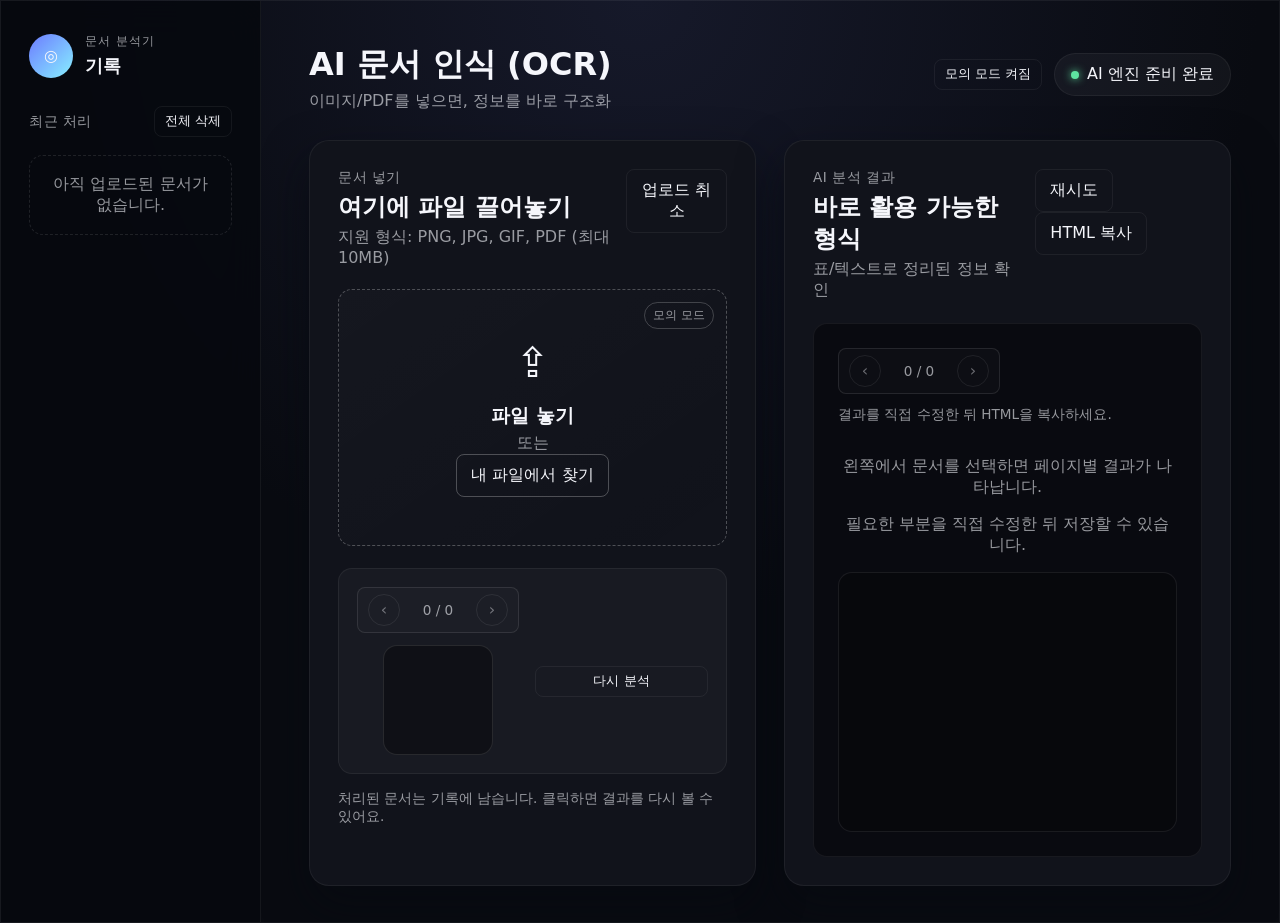
==== index.html @ 731f0132 "feat: Add multi-page support and editable response Introduces multi-page navigation for previews and" ====
<!DOCTYPE html>
<html lang="ko">
<head>
  <meta charset="UTF-8" />
  <meta name="viewport" content="width=device-width, initial-scale=1.0" />
  <title>Document Intelligence Workbench</title>
  <link rel="stylesheet" href="styles.css" />
</head>
<body data-api-endpoint="/api/documents/parse" data-mock-mode="true">
  <div class="app-shell">
    <nav class="side-nav" aria-label="히스토리">
      <div class="brand">
        <div class="brand__mark" aria-hidden="true">◎</div>
        <div>
          <p class="brand__eyebrow">문서 분석기</p>
          <p class="brand__title">기록</p>
        </div>
      </div>
      <div class="history">
        <div class="history__header">
          <p class="eyebrow">최근 처리</p>
          <button type="button" class="ghost-action ghost-action--small" id="clearHistoryButton">전체 삭제</button>
        </div>
        <ul class="history-list" id="historyList" aria-live="polite">
          <li class="history-empty" id="historyEmptyMessage">아직 업로드된 문서가 없습니다.</li>
        </ul>
      </div>
    </nav>

    <main class="workspace">
      <header class="workspace__header">
        <div>
          <h1>AI 문서 인식 (OCR)</h1>
          <p class="muted header-subtitle">이미지/PDF를 넣으면, 정보를 바로 구조화</p>
        </div>
        <div class="workspace__header-right">
          <button type="button" class="ghost-action ghost-action--small" id="mockToggle" aria-pressed="true">
            모의 모드 켜짐
          </button>
          <div class="connection-pill" role="status" aria-live="polite">
            <span class="dot" aria-hidden="true"></span>
            AI 엔진 준비 완료
          </div>
        </div>
      </header>

      <section class="workspace__body">
        <section class="panel panel--ingest" aria-labelledby="ingest-title">
          <div class="panel__header">
            <div>
              <p class="eyebrow">문서 넣기</p>
              <h2 id="ingest-title">여기에 파일 끌어놓기</h2>
              <p class="muted">지원 형식: PNG, JPG, GIF, PDF (최대 10MB)</p>
            </div>
            <button type="button" class="ghost-action" id="clearButton" aria-disabled="true">업로드 취소</button>
          </div>

          <div class="dropzone" id="dropzone" role="button" tabindex="0" aria-label="파일을 드래그 앤 드롭 또는 클릭으로 업로드">
            <input type="file" id="fileInput" accept="image/*,.pdf" hidden />
            <div class="dropzone__icon" aria-hidden="true">⇪</div>
            <p class="dropzone__title">파일 놓기</p>
            <p class="muted">또는</p>
            <button type="button" class="secondary-action" id="browseButton">내 파일에서 찾기</button>
          </div>

          <div class="preview-shell" id="previewShell" hidden>
            <div class="preview-viewer">
              <div class="pager-controls" role="group" aria-label="미리보기 페이지 이동">
                <button type="button" class="pager-button" id="previewPrev" aria-label="이전 페이지">
                  ‹
                </button>
                <span class="pager-label" id="previewPager">1 / 1</span>
                <button type="button" class="pager-button" id="previewNext" aria-label="다음 페이지">
                  ›
                </button>
              </div>
              <div class="preview-frame">
                <img id="previewImage" alt="업로드 미리보기" hidden />
                <div class="preview-pdf" id="previewPdf" aria-hidden="true" hidden>PDF</div>
              </div>
            </div>
            <div class="preview-meta">
              <p class="file-name" id="fileName"></p>
              <p class="file-meta" id="fileMeta"></p>
              <button type="button" class="ghost-action ghost-action--small" id="uploadButton">다시 분석</button>
            </div>
          </div>
          <p class="helper-text">처리된 문서는 기록에 남습니다. 클릭하면 결과를 다시 볼 수 있어요.</p>
        </section>

        <section class="panel panel--response" aria-labelledby="response-title">
          <div class="panel__header">
            <div>
              <p class="eyebrow">AI 분석 결과</p>
              <h2 id="response-title">바로 활용 가능한 형식</h2>
              <p class="muted">표/텍스트로 정리된 정보 확인</p>
            </div>
            <div class="view-controls" role="group" aria-label="표시 설정">
              <button type="button" class="ghost-action" id="refreshButton">재시도</button>
              <button type="button" class="ghost-action" id="copyButton">HTML 복사</button>
            </div>
          </div>

          <div class="response-shell" aria-live="polite">
            <div class="response-tools">
              <div class="pager-controls" role="group" aria-label="결과 페이지 이동">
                <button type="button" class="pager-button" id="responsePrev" aria-label="이전 페이지">
                  ‹
                </button>
                <span class="pager-label" id="responsePager">1 / 1</span>
                <button type="button" class="pager-button" id="responseNext" aria-label="다음 페이지">
                  ›
                </button>
              </div>
              <p class="editor-tip">결과를 직접 수정한 뒤 HTML을 복사하세요.</p>
            </div>
            <div class="inline-spinner" id="spinner" role="status" hidden>
              <span class="spinner__dot"></span>
              <span class="spinner__label">분석 중...</span>
            </div>
            <div class="response-placeholder" id="placeholder">
              <p>왼쪽에서 문서를 선택하면 페이지별 결과가 나타납니다.</p>
              <p class="muted">필요한 부분을 직접 수정한 뒤 저장할 수 있습니다.</p>
            </div>
            <article
              class="response-body"
              id="responseContainer"
              aria-live="off"
              aria-label="파싱된 HTML"
              contenteditable="true"
              spellcheck="false"
            ></article>
          </div>
        </section>
      </section>
    </main>
  </div>

  <template id="errorTemplate">
    <div class="response-error">
      <h3>요청을 처리하지 못했습니다.</h3>
      <p class="muted">네트워크 상태를 확인하거나 잠시 후 다시 시도해주세요.</p>
    </div>
  </template>

  <script src="app.js" defer></script>
</body>
</html>
---- styles.css ----
:root {
  --bg: #0c0d13;
  --panel: #11131b;
  --panel-border: rgba(255, 255, 255, 0.06);
  --panel-hover: #1a1d27;
  --accent: #6c7bff;
  --accent-strong: #9fa9ff;
  --text: #f5f6fb;
  --text-muted: rgba(245, 246, 251, 0.6);
  --nav-width: 260px;
  --radius-lg: 20px;
  --radius-md: 14px;
  --radius-sm: 8px;
  --shadow-soft: 0 20px 45px rgba(7, 10, 16, 0.6);
  --border: 1px solid var(--panel-border);
}

* {
  box-sizing: border-box;
}

body {
  margin: 0;
  min-height: 100vh;
  font-family: "Segoe UI", system-ui, -apple-system, BlinkMacSystemFont, "Apple SD Gothic Neo", "Malgun Gothic", "Noto Sans KR", sans-serif;
  color: var(--text);
  background: radial-gradient(circle at top, #16192a 0%, #090b11 55%);
}

button,
input,
textarea {
  font: inherit;
}

.app-shell {
  display: flex;
  min-height: 100vh;
  border: var(--border);
}

.side-nav {
  width: var(--nav-width);
  padding: 32px 28px;
  display: flex;
  flex-direction: column;
  gap: 28px;
  background: rgba(7, 9, 15, 0.85);
  backdrop-filter: blur(18px);
  border-right: var(--border);
}

.brand {
  display: flex;
  align-items: center;
  gap: 12px;
}

.brand__mark {
  width: 44px;
  height: 44px;
  border-radius: 50%;
  background: linear-gradient(135deg, #6c7bff, #88f0ff);
  display: grid;
  place-items: center;
  font-weight: 600;
}

.brand__eyebrow {
  margin: 0;
  font-size: 0.78rem;
  text-transform: uppercase;
  letter-spacing: 0.08em;
  color: var(--text-muted);
}

.brand__title {
  margin: 4px 0 0;
  font-size: 1.1rem;
  font-weight: 600;
}

.history {
  display: flex;
  flex-direction: column;
  gap: 18px;
  flex: 1;
}

.history__header {
  display: flex;
  justify-content: space-between;
  align-items: center;
}

.history-list {
  margin: 0;
  padding: 0;
  list-style: none;
  display: flex;
  flex-direction: column;
  gap: 12px;
  flex: 1;
  overflow-y: auto;
}

.history-empty {
  padding: 18px;
  border-radius: var(--radius-md);
  border: 1px dashed rgba(255, 255, 255, 0.1);
  color: var(--text-muted);
  text-align: center;
}

.history-item {
  margin: 0;
}

.history-entry {
  width: 100%;
  border: var(--border);
  border-radius: var(--radius-md);
  background: rgba(255, 255, 255, 0.02);
  padding: 12px;
  display: flex;
  gap: 14px;
  align-items: center;
  cursor: pointer;
  color: inherit;
  text-align: left;
  transition: background 0.2s ease, border-color 0.2s ease;
}

.history-entry:hover {
  background: rgba(255, 255, 255, 0.05);
  border-color: rgba(255, 255, 255, 0.2);
}

.history-thumb {
  width: 48px;
  height: 48px;
  border-radius: var(--radius-sm);
  background: rgba(255, 255, 255, 0.06);
  display: grid;
  place-items: center;
  font-size: 0.75rem;
  text-transform: uppercase;
  letter-spacing: 0.05em;
  overflow: hidden;
}

.history-thumb img {
  width: 100%;
  height: 100%;
  object-fit: cover;
}

.history-meta {
  flex: 1;
  display: flex;
  flex-direction: column;
  gap: 4px;
}

.history-list::-webkit-scrollbar {
  width: 6px;
}

.history-list::-webkit-scrollbar-thumb {
  background: rgba(255, 255, 255, 0.1);
  border-radius: 999px;
}

.history-meta .file-name {
  font-size: 0.95rem;
}

.history-meta .file-meta {
  font-size: 0.8rem;
}

.secondary-action,
.ghost-action {
  border-radius: var(--radius-sm);
  border: var(--border);
  background: transparent;
  color: inherit;
  padding: 10px 14px;
  cursor: pointer;
  transition: background 0.2s ease;
}

.secondary-action:hover,
.ghost-action:hover {
  background: rgba(255, 255, 255, 0.05);
}

.secondary-action {
  border-color: rgba(255, 255, 255, 0.25);
}

.ghost-action--small {
  padding: 6px 10px;
  font-size: 0.8rem;
}

.nav-footer {
  margin-top: auto;
  padding-top: 20px;
  border-top: var(--border);
}

.status-label {
  margin: 0 0 6px;
  font-size: 0.72rem;
  text-transform: uppercase;
  letter-spacing: 0.1em;
  color: var(--text-muted);
}

.status-pill {
  display: inline-flex;
  align-items: center;
  gap: 6px;
  padding: 4px 12px;
  border-radius: 999px;
  font-size: 0.85rem;
  background: rgba(255, 255, 255, 0.08);
}

.status-pill::before {
  content: "";
  width: 8px;
  height: 8px;
  border-radius: 50%;
  background: #6cff75;
}

.status-pill.is-online {
  color: #c7ffd1;
}

.workspace {
  flex: 1;
  display: flex;
  flex-direction: column;
  padding: 36px 48px;
}

.workspace__header {
  display: flex;
  justify-content: space-between;
  align-items: center;
  margin-bottom: 28px;
}

.workspace__header-right {
  display: flex;
  align-items: center;
  gap: 12px;
  flex-wrap: wrap;
  justify-content: flex-end;
}

.workspace__header h1 {
  margin: 6px 0 0;
  font-size: 2rem;
}

.eyebrow {
  margin: 0;
  font-size: 0.85rem;
  letter-spacing: 0.04em;
  text-transform: uppercase;
  color: var(--text-muted);
}

.connection-pill {
  padding: 10px 16px;
  border-radius: 999px;
  border: var(--border);
  background: rgba(255, 255, 255, 0.04);
  display: inline-flex;
  gap: 8px;
  align-items: center;
}

.connection-pill .dot {
  width: 8px;
  height: 8px;
  border-radius: 50%;
  background: #5ee2a0;
  box-shadow: 0 0 8px #5ee2a0;
}

.workspace__body {
  display: grid;
  grid-template-columns: minmax(320px, 1fr) minmax(420px, 1fr);
  gap: 28px;
  flex: 1;
}

.panel {
  background: var(--panel);
  border-radius: var(--radius-lg);
  border: var(--border);
  box-shadow: var(--shadow-soft);
  padding: 28px;
  display: flex;
  flex-direction: column;
}

.panel__header {
  display: flex;
  justify-content: space-between;
  gap: 16px;
  align-items: flex-start;
  margin-bottom: 22px;
}

.panel h2 {
  margin: 4px 0;
}

.muted {
  color: var(--text-muted);
  margin: 4px 0 0;
}

.dropzone {
  border: 1.5px dashed rgba(255, 255, 255, 0.25);
  border-radius: var(--radius-md);
  padding: 48px 18px;
  text-align: center;
  background: linear-gradient(145deg, rgba(255, 255, 255, 0.02), rgba(255, 255, 255, 0));
  transition: border-color 0.2s ease, background 0.2s ease;
  position: relative;
}

.dropzone.is-dragover {
  border-color: var(--accent-strong);
  background: rgba(108, 123, 255, 0.1);
}

.dropzone.is-mock::after {
  content: "모의 모드";
  position: absolute;
  top: 12px;
  right: 12px;
  font-size: 0.75rem;
  padding: 4px 8px;
  border-radius: 999px;
  border: 1px solid rgba(255, 255, 255, 0.2);
  color: var(--text-muted);
}

.dropzone__icon {
  font-size: 2.6rem;
  margin-bottom: 16px;
}

.dropzone__title {
  margin: 0;
  font-size: 1.2rem;
  font-weight: 600;
}

.preview-shell {
  margin-top: 22px;
  padding: 18px;
  border-radius: var(--radius-md);
  border: var(--border);
  background: rgba(255, 255, 255, 0.03);
  display: flex;
  gap: 16px;
  align-items: center;
  flex-wrap: wrap;
}

.preview-viewer {
  display: flex;
  flex-direction: column;
  gap: 12px;
  align-items: center;
}

.pager-controls {
  display: inline-flex;
  align-items: center;
  gap: 8px;
  padding: 6px 10px;
  border-radius: var(--radius-sm);
  border: 1px solid rgba(255, 255, 255, 0.1);
  background: rgba(255, 255, 255, 0.02);
}

.pager-button {
  width: 32px;
  height: 32px;
  border-radius: 50%;
  border: 1px solid rgba(255, 255, 255, 0.2);
  background: transparent;
  color: var(--text);
  cursor: pointer;
  font-size: 1rem;
  line-height: 1;
}

.pager-button:disabled {
  opacity: 0.4;
  cursor: not-allowed;
}

.pager-label {
  min-width: 60px;
  text-align: center;
  font-size: 0.85rem;
  color: var(--text-muted);
}

.preview-frame {
  width: 110px;
  height: 110px;
  border-radius: var(--radius-md);
  border: 1px solid rgba(255, 255, 255, 0.1);
  background: rgba(0, 0, 0, 0.35);
  display: grid;
  place-items: center;
  overflow: hidden;
}

.preview-frame img {
  width: 100%;
  height: 100%;
  object-fit: cover;
}

.preview-pdf {
  font-weight: 600;
  color: var(--accent-strong);
}

.preview-meta {
  flex: 1;
  display: flex;
  flex-direction: column;
  gap: 8px;
}

.file-name {
  margin: 0;
  font-weight: 600;
}

.file-meta {
  margin: 4px 0 0;
  color: var(--text-muted);
  font-size: 0.9rem;
}

.helper-text {
  margin: 16px 0 0;
  font-size: 0.85rem;
  color: var(--text-muted);
}

.panel--response {
  min-height: 520px;
}

.response-shell {
  position: relative;
  flex: 1;
  display: flex;
  flex-direction: column;
  gap: 16px;
  border-radius: var(--radius-md);
  border: var(--border);
  padding: 24px;
  background: rgba(5, 6, 10, 0.6);
  overflow: hidden;
}

.response-tools {
  display: flex;
  align-items: center;
  justify-content: space-between;
  flex-wrap: wrap;
  gap: 12px;
}

.editor-tip {
  margin: 0;
  font-size: 0.85rem;
  color: var(--text-muted);
}

.response-placeholder {
  text-align: center;
  color: var(--text-muted);
}

.response-body {
  margin: 0;
  max-height: 100%;
  overflow: auto;
  font-size: 0.95rem;
  line-height: 1.6;
  min-height: 260px;
  border-radius: var(--radius-md);
  border: 1px solid rgba(255, 255, 255, 0.08);
  padding: 20px;
  background: rgba(0, 0, 0, 0.2);
  outline: none;
}

.response-body:focus {
  border-color: rgba(108, 123, 255, 0.8);
  box-shadow: 0 0 0 1px rgba(108, 123, 255, 0.4);
}

.response-body table {
  width: 100%;
  border-collapse: collapse;
  margin-bottom: 18px;
}

.response-body th,
.response-body td {
  border: 1px solid rgba(255, 255, 255, 0.12);
  padding: 10px 12px;
  text-align: left;
}

.response-body th {
  background: rgba(255, 255, 255, 0.05);
}

.response-body tr:nth-child(even) td {
  background: rgba(255, 255, 255, 0.02);
}

.inline-spinner {
  display: inline-flex;
  align-items: center;
  gap: 10px;
  padding: 10px 12px;
  border-radius: var(--radius-sm);
  border: 1px solid rgba(255, 255, 255, 0.08);
  background: rgba(255, 255, 255, 0.03);
  margin-bottom: 16px;
  color: var(--text-muted);
}

.spinner__dot {
  width: 18px;
  height: 18px;
  border-radius: 50%;
  border: 3px solid rgba(255, 255, 255, 0.2);
  border-top-color: var(--accent);
  animation: spin 0.8s linear infinite;
}

.inline-spinner[hidden] {
  display: none !important;
}

.response-error {
  padding: 18px;
  border-radius: var(--radius-md);
  border: 1px solid rgba(255, 98, 98, 0.4);
  background: rgba(255, 98, 98, 0.1);
}

.response-error h3 {
  margin: 0 0 6px;
}

@keyframes spin {
  to {
    transform: rotate(360deg);
  }
}

@media (max-width: 1100px) {
  .workspace__body {
    grid-template-columns: 1fr;
  }

  .workspace {
    padding: 28px;
  }

  .side-nav {
    display: none;
  }
}

@media (max-width: 600px) {
  .panel {
    padding: 20px;
  }

  .dropzone {
    padding: 32px 16px;
  }
}
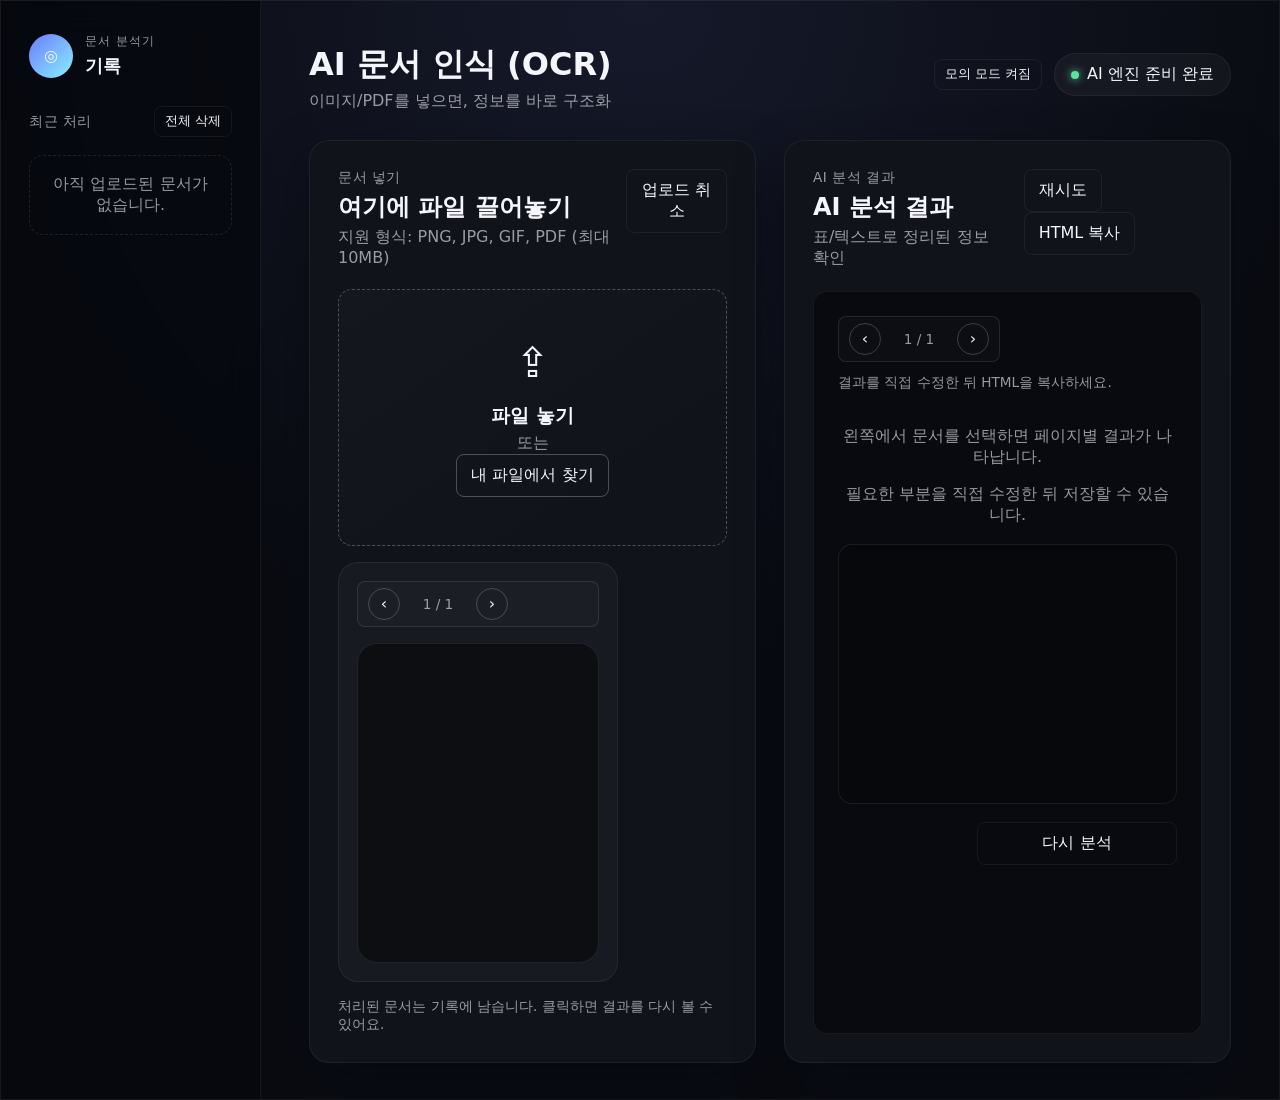
==== commit 569afa0d: "Refactor: Improve UI and state management for file analysis Co-authored-by: cheysh226 <cheysh226@gma" ====
--- a/index.html
+++ b/index.html
@@ -82,7 +82,6 @@
             <div class="preview-meta">
               <p class="file-name" id="fileName"></p>
               <p class="file-meta" id="fileMeta"></p>
-              <button type="button" class="ghost-action ghost-action--small" id="uploadButton">다시 분석</button>
             </div>
           </div>
           <p class="helper-text">처리된 문서는 기록에 남습니다. 클릭하면 결과를 다시 볼 수 있어요.</p>
@@ -92,7 +91,7 @@
           <div class="panel__header">
             <div>
               <p class="eyebrow">AI 분석 결과</p>
-              <h2 id="response-title">바로 활용 가능한 형식</h2>
+              <h2 id="response-title">AI 분석 결과</h2>
               <p class="muted">표/텍스트로 정리된 정보 확인</p>
             </div>
             <div class="view-controls" role="group" aria-label="표시 설정">
@@ -130,6 +129,9 @@
               contenteditable="true"
               spellcheck="false"
             ></article>
+            <div class="response-actions">
+              <button type="button" class="ghost-action ghost-action--block" id="uploadButtonSecondary">다시 분석</button>
+            </div>
           </div>
         </section>
       </section>
--- a/styles.css
+++ b/styles.css
@@ -366,22 +366,25 @@
 }
 
 .preview-shell {
-  margin-top: 22px;
+  margin-top: 16px;
+  padding: 0;
+  border-radius: var(--radius-lg);
+  border: none;
+  background: transparent;
+  display: grid;
+  grid-template-columns: minmax(280px, 1fr) minmax(260px, 1fr);
+  gap: 20px;
+  align-items: stretch;
+}
+
+.preview-viewer {
+  display: flex;
+  flex-direction: column;
+  gap: 16px;
+  background: rgba(255, 255, 255, 0.03);
+  border-radius: var(--radius-lg);
+  border: var(--border);
   padding: 18px;
-  border-radius: var(--radius-md);
-  border: var(--border);
-  background: rgba(255, 255, 255, 0.03);
-  display: flex;
-  gap: 16px;
-  align-items: center;
-  flex-wrap: wrap;
-}
-
-.preview-viewer {
-  display: flex;
-  flex-direction: column;
-  gap: 12px;
-  align-items: center;
 }
 
 .pager-controls {
@@ -419,11 +422,11 @@
 }
 
 .preview-frame {
-  width: 110px;
-  height: 110px;
-  border-radius: var(--radius-md);
-  border: 1px solid rgba(255, 255, 255, 0.1);
-  background: rgba(0, 0, 0, 0.35);
+  width: 100%;
+  min-height: 320px;
+  border-radius: var(--radius-lg);
+  border: 1px solid rgba(255, 255, 255, 0.08);
+  background: rgba(0, 0, 0, 0.45);
   display: grid;
   place-items: center;
   overflow: hidden;
@@ -432,7 +435,7 @@
 .preview-frame img {
   width: 100%;
   height: 100%;
-  object-fit: cover;
+  object-fit: contain;
 }
 
 .preview-pdf {
@@ -441,10 +444,10 @@
 }
 
 .preview-meta {
-  flex: 1;
   display: flex;
   flex-direction: column;
   gap: 8px;
+  justify-content: center;
 }
 
 .file-name {
@@ -471,14 +474,14 @@
 .response-shell {
   position: relative;
   flex: 1;
-  display: flex;
-  flex-direction: column;
-  gap: 16px;
   border-radius: var(--radius-md);
   border: var(--border);
   padding: 24px;
   background: rgba(5, 6, 10, 0.6);
   overflow: hidden;
+  display: flex;
+  flex-direction: column;
+  gap: 18px;
 }
 
 .response-tools {
@@ -514,6 +517,15 @@
   outline: none;
 }
 
+.response-actions {
+  display: flex;
+  justify-content: flex-end;
+}
+
+.ghost-action--block {
+  width: 200px;
+  text-align: center;
+}
 .response-body:focus {
   border-color: rgba(108, 123, 255, 0.8);
   box-shadow: 0 0 0 1px rgba(108, 123, 255, 0.4);
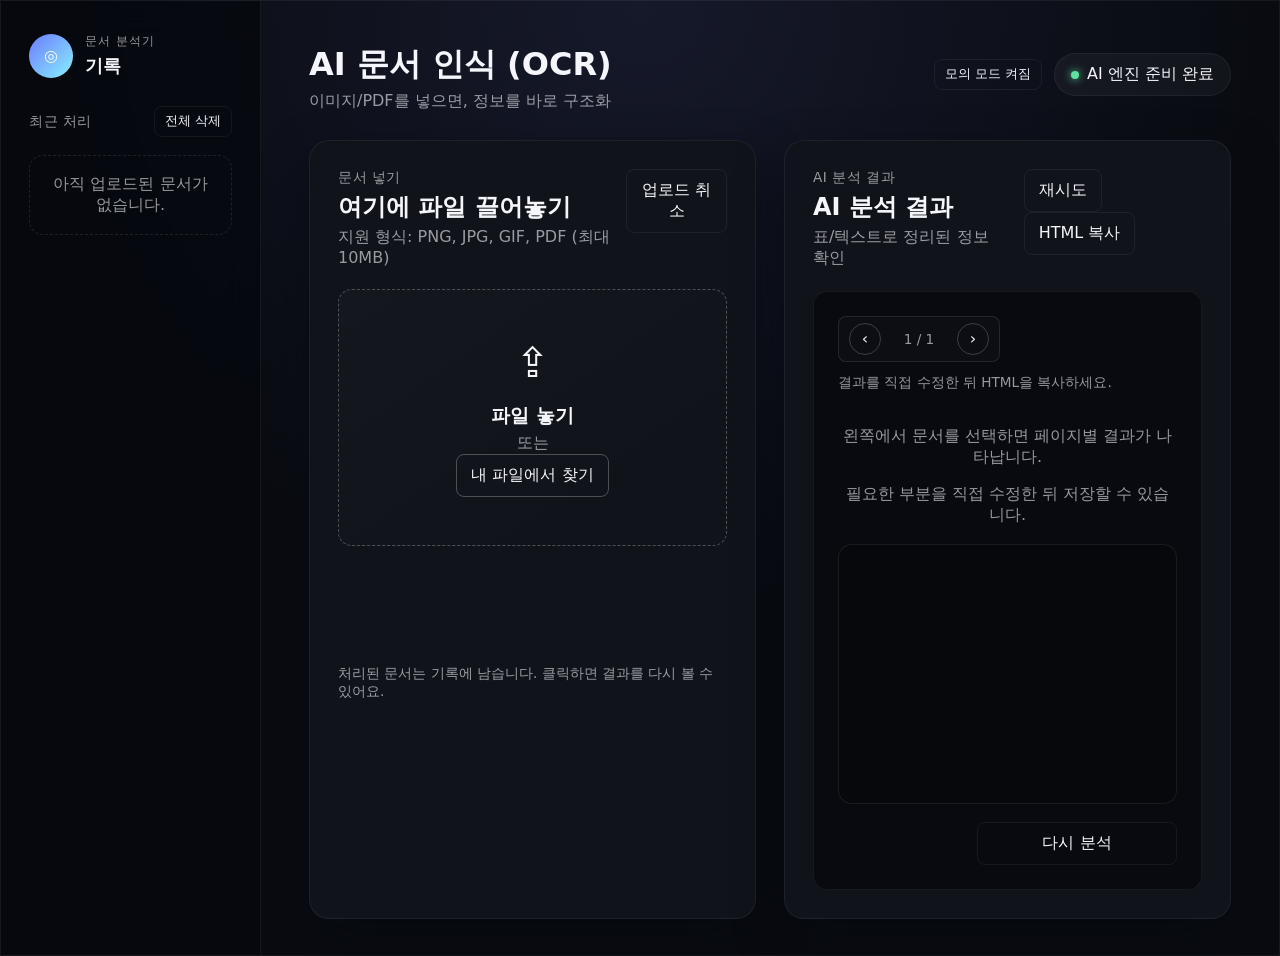
==== commit 457b03e0: "Refactor: Improve ingest stage UI and state management Co-authored-by: cheysh226 <cheysh226@gmail.co" ====
--- a/index.html
+++ b/index.html
@@ -55,33 +55,35 @@
             <button type="button" class="ghost-action" id="clearButton" aria-disabled="true">업로드 취소</button>
           </div>
 
-          <div class="dropzone" id="dropzone" role="button" tabindex="0" aria-label="파일을 드래그 앤 드롭 또는 클릭으로 업로드">
-            <input type="file" id="fileInput" accept="image/*,.pdf" hidden />
-            <div class="dropzone__icon" aria-hidden="true">⇪</div>
-            <p class="dropzone__title">파일 놓기</p>
-            <p class="muted">또는</p>
-            <button type="button" class="secondary-action" id="browseButton">내 파일에서 찾기</button>
-          </div>
+          <div class="ingest-stage" id="ingestStage">
+            <div class="dropzone" id="dropzone" role="button" tabindex="0" aria-label="파일을 드래그 앤 드롭 또는 클릭으로 업로드">
+              <input type="file" id="fileInput" accept="image/*,.pdf" hidden />
+              <div class="dropzone__icon" aria-hidden="true">⇪</div>
+              <p class="dropzone__title">파일 놓기</p>
+              <p class="muted">또는</p>
+              <button type="button" class="secondary-action" id="browseButton">내 파일에서 찾기</button>
+            </div>
 
-          <div class="preview-shell" id="previewShell" hidden>
-            <div class="preview-viewer">
-              <div class="pager-controls" role="group" aria-label="미리보기 페이지 이동">
-                <button type="button" class="pager-button" id="previewPrev" aria-label="이전 페이지">
-                  ‹
-                </button>
-                <span class="pager-label" id="previewPager">1 / 1</span>
-                <button type="button" class="pager-button" id="previewNext" aria-label="다음 페이지">
-                  ›
-                </button>
+            <div class="preview-shell" id="previewShell" hidden>
+              <div class="preview-viewer">
+                <div class="pager-controls" role="group" aria-label="미리보기 페이지 이동">
+                  <button type="button" class="pager-button" id="previewPrev" aria-label="이전 페이지">
+                    ‹
+                  </button>
+                  <span class="pager-label" id="previewPager">1 / 1</span>
+                  <button type="button" class="pager-button" id="previewNext" aria-label="다음 페이지">
+                    ›
+                  </button>
+                </div>
+                <div class="preview-frame">
+                  <img id="previewImage" alt="업로드 미리보기" hidden />
+                  <div class="preview-pdf" id="previewPdf" aria-hidden="true" hidden>PDF</div>
+                </div>
               </div>
-              <div class="preview-frame">
-                <img id="previewImage" alt="업로드 미리보기" hidden />
-                <div class="preview-pdf" id="previewPdf" aria-hidden="true" hidden>PDF</div>
+              <div class="preview-meta">
+                <p class="file-name" id="fileName"></p>
+                <p class="file-meta" id="fileMeta"></p>
               </div>
-            </div>
-            <div class="preview-meta">
-              <p class="file-name" id="fileName"></p>
-              <p class="file-meta" id="fileMeta"></p>
             </div>
           </div>
           <p class="helper-text">처리된 문서는 기록에 남습니다. 클릭하면 결과를 다시 볼 수 있어요.</p>
--- a/styles.css
+++ b/styles.css
@@ -327,6 +327,28 @@
   margin: 4px 0 0;
 }
 
+.ingest-stage {
+  position: relative;
+  min-height: 360px;
+}
+
+.ingest-stage .dropzone,
+.ingest-stage .preview-shell {
+  transition: opacity 0.2s ease, transform 0.2s ease;
+}
+
+.ingest-stage.is-preview .dropzone {
+  display: none;
+}
+
+.ingest-stage .preview-shell {
+  display: none;
+}
+
+.ingest-stage.is-preview .preview-shell {
+  display: grid;
+}
+
 .dropzone {
   border: 1.5px dashed rgba(255, 255, 255, 0.25);
   border-radius: var(--radius-md);
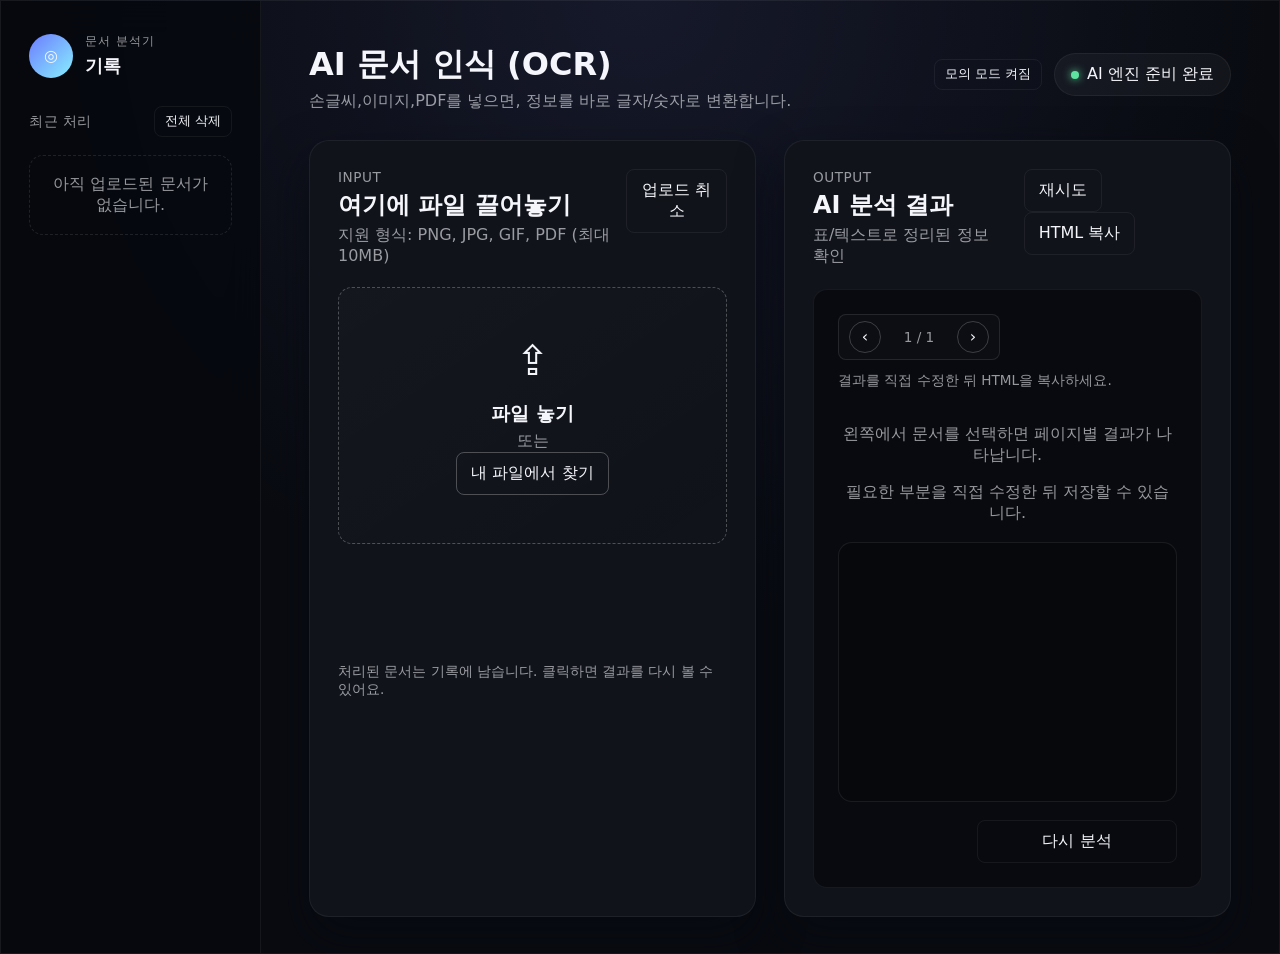
==== commit 8df8748a: "Refactor: Update UI text and mock file paths Co-authored-by: cheysh226 <cheysh226@gmail.com>" ====
--- a/index.html
+++ b/index.html
@@ -31,7 +31,7 @@
       <header class="workspace__header">
         <div>
           <h1>AI 문서 인식 (OCR)</h1>
-          <p class="muted header-subtitle">이미지/PDF를 넣으면, 정보를 바로 구조화</p>
+          <p class="muted header-subtitle">손글씨,이미지,PDF를 넣으면, 정보를 바로 글자/숫자로 변환합니다.</p>
         </div>
         <div class="workspace__header-right">
           <button type="button" class="ghost-action ghost-action--small" id="mockToggle" aria-pressed="true">
@@ -48,7 +48,7 @@
         <section class="panel panel--ingest" aria-labelledby="ingest-title">
           <div class="panel__header">
             <div>
-              <p class="eyebrow">문서 넣기</p>
+              <p class="eyebrow">Input</p>
               <h2 id="ingest-title">여기에 파일 끌어놓기</h2>
               <p class="muted">지원 형식: PNG, JPG, GIF, PDF (최대 10MB)</p>
             </div>
@@ -92,7 +92,7 @@
         <section class="panel panel--response" aria-labelledby="response-title">
           <div class="panel__header">
             <div>
-              <p class="eyebrow">AI 분석 결과</p>
+              <p class="eyebrow">Output</p>
               <h2 id="response-title">AI 분석 결과</h2>
               <p class="muted">표/텍스트로 정리된 정보 확인</p>
             </div>
--- a/styles.css
+++ b/styles.css
@@ -445,7 +445,8 @@
 
 .preview-frame {
   width: 100%;
-  min-height: 320px;
+  min-height: 420px;
+  max-height: 520px;
   border-radius: var(--radius-lg);
   border: 1px solid rgba(255, 255, 255, 0.08);
   background: rgba(0, 0, 0, 0.45);
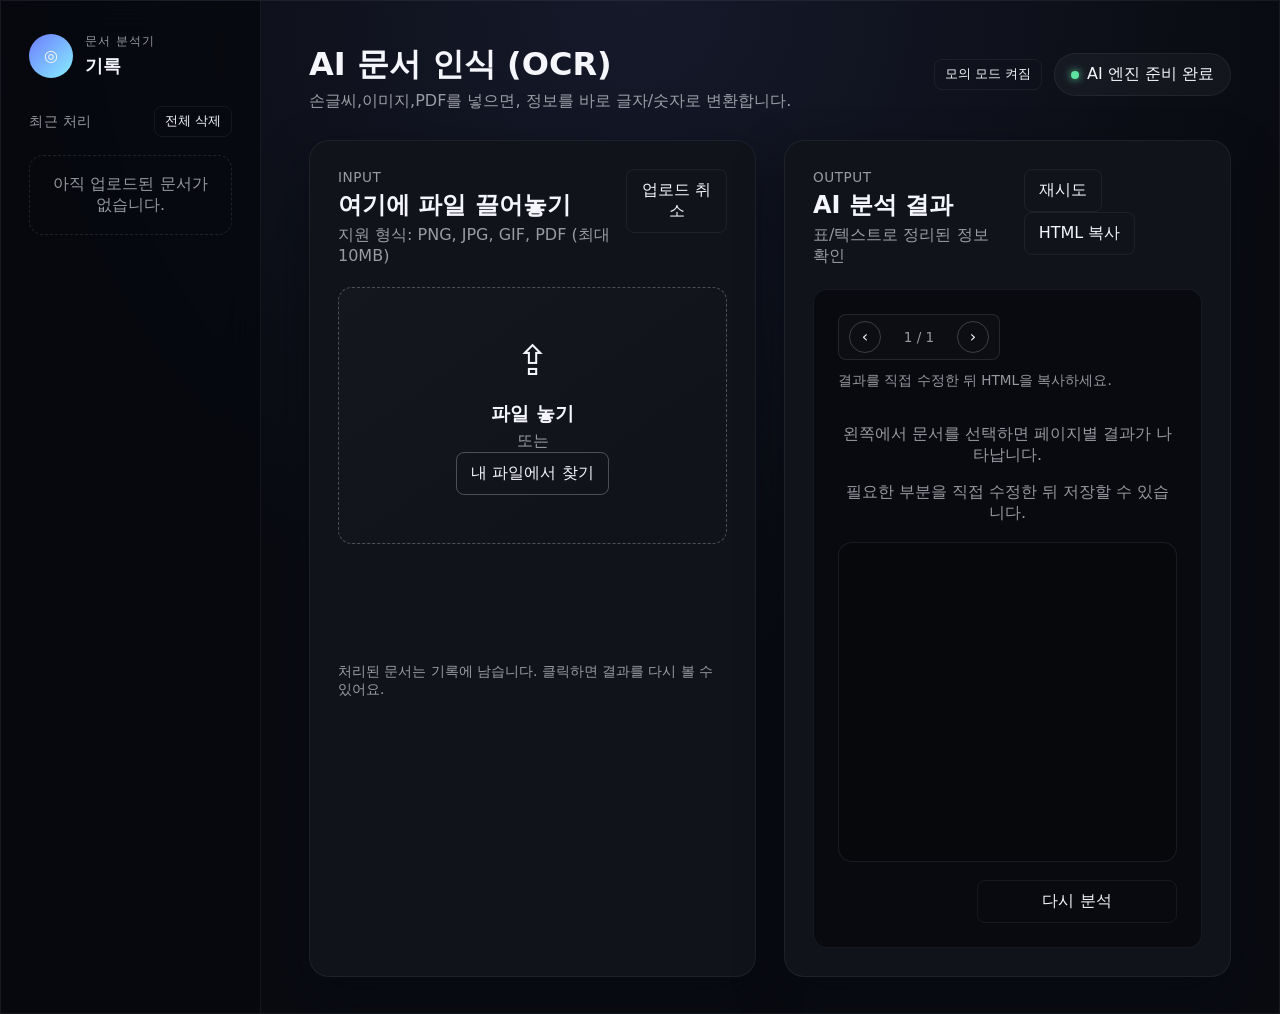
==== commit d65fec8e: "Refactor response rendering to use iframes Co-authored-by: cheysh226 <cheysh226@gmail.com>" ====
--- a/index.html
+++ b/index.html
@@ -123,14 +123,12 @@
               <p>왼쪽에서 문서를 선택하면 페이지별 결과가 나타납니다.</p>
               <p class="muted">필요한 부분을 직접 수정한 뒤 저장할 수 있습니다.</p>
             </div>
-            <article
+            <div
               class="response-body"
               id="responseContainer"
               aria-live="off"
               aria-label="파싱된 HTML"
-              contenteditable="true"
-              spellcheck="false"
-            ></article>
+            ></div>
             <div class="response-actions">
               <button type="button" class="ghost-action ghost-action--block" id="uploadButtonSecondary">다시 분석</button>
             </div>
--- a/styles.css
+++ b/styles.css
@@ -346,7 +346,7 @@
 }
 
 .ingest-stage.is-preview .preview-shell {
-  display: grid;
+  display: block;
 }
 
 .dropzone {
@@ -393,20 +393,16 @@
   border-radius: var(--radius-lg);
   border: none;
   background: transparent;
-  display: grid;
-  grid-template-columns: minmax(280px, 1fr) minmax(260px, 1fr);
-  gap: 20px;
-  align-items: stretch;
 }
 
 .preview-viewer {
   display: flex;
   flex-direction: column;
-  gap: 16px;
-  background: rgba(255, 255, 255, 0.03);
+  gap: 18px;
+  background: radial-gradient(circle at top, rgba(255, 255, 255, 0.06), rgba(5, 6, 10, 0.6));
   border-radius: var(--radius-lg);
   border: var(--border);
-  padding: 18px;
+  padding: 20px;
 }
 
 .pager-controls {
@@ -445,13 +441,13 @@
 
 .preview-frame {
   width: 100%;
-  min-height: 420px;
-  max-height: 520px;
-  border-radius: var(--radius-lg);
-  border: 1px solid rgba(255, 255, 255, 0.08);
-  background: rgba(0, 0, 0, 0.45);
-  display: grid;
-  place-items: center;
+  min-height: 520px;
+  border-radius: calc(var(--radius-lg) - 6px);
+  border: 1px solid rgba(255, 255, 255, 0.14);
+  background: rgba(0, 0, 0, 0.5);
+  display: flex;
+  justify-content: center;
+  align-items: center;
   overflow: hidden;
 }
 
@@ -467,10 +463,15 @@
 }
 
 .preview-meta {
-  display: flex;
-  flex-direction: column;
-  gap: 8px;
-  justify-content: center;
+  margin-top: 16px;
+  padding: 16px;
+  border-radius: var(--radius-lg);
+  border: 1px solid rgba(255, 255, 255, 0.08);
+  background: rgba(255, 255, 255, 0.02);
+  display: flex;
+  flex-direction: column;
+  gap: 6px;
+  text-align: center;
 }
 
 .file-name {
@@ -527,17 +528,20 @@
 }
 
 .response-body {
-  margin: 0;
-  max-height: 100%;
-  overflow: auto;
-  font-size: 0.95rem;
-  line-height: 1.6;
-  min-height: 260px;
+  position: relative;
+  flex: 1;
+  min-height: 320px;
   border-radius: var(--radius-md);
   border: 1px solid rgba(255, 255, 255, 0.08);
-  padding: 20px;
   background: rgba(0, 0, 0, 0.2);
-  outline: none;
+  overflow: hidden;
+}
+
+.response-frame {
+  width: 100%;
+  height: 100%;
+  border: none;
+  background: #fff;
 }
 
 .response-actions {
@@ -549,47 +553,24 @@
   width: 200px;
   text-align: center;
 }
-.response-body:focus {
-  border-color: rgba(108, 123, 255, 0.8);
-  box-shadow: 0 0 0 1px rgba(108, 123, 255, 0.4);
-}
-
-.response-body table {
-  width: 100%;
-  border-collapse: collapse;
-  margin-bottom: 18px;
-}
-
-.response-body th,
-.response-body td {
-  border: 1px solid rgba(255, 255, 255, 0.12);
-  padding: 10px 12px;
-  text-align: left;
-}
-
-.response-body th {
-  background: rgba(255, 255, 255, 0.05);
-}
-
-.response-body tr:nth-child(even) td {
-  background: rgba(255, 255, 255, 0.02);
-}
 
 .inline-spinner {
-  display: inline-flex;
-  align-items: center;
-  gap: 10px;
-  padding: 10px 12px;
-  border-radius: var(--radius-sm);
-  border: 1px solid rgba(255, 255, 255, 0.08);
-  background: rgba(255, 255, 255, 0.03);
-  margin-bottom: 16px;
+  position: absolute;
+  inset: 0;
+  display: flex;
+  flex-direction: column;
+  align-items: center;
+  justify-content: center;
+  gap: 12px;
+  background: rgba(7, 9, 15, 0.85);
+  backdrop-filter: blur(6px);
+  z-index: 2;
   color: var(--text-muted);
 }
 
 .spinner__dot {
-  width: 18px;
-  height: 18px;
+  width: 28px;
+  height: 28px;
   border-radius: 50%;
   border: 3px solid rgba(255, 255, 255, 0.2);
   border-top-color: var(--accent);
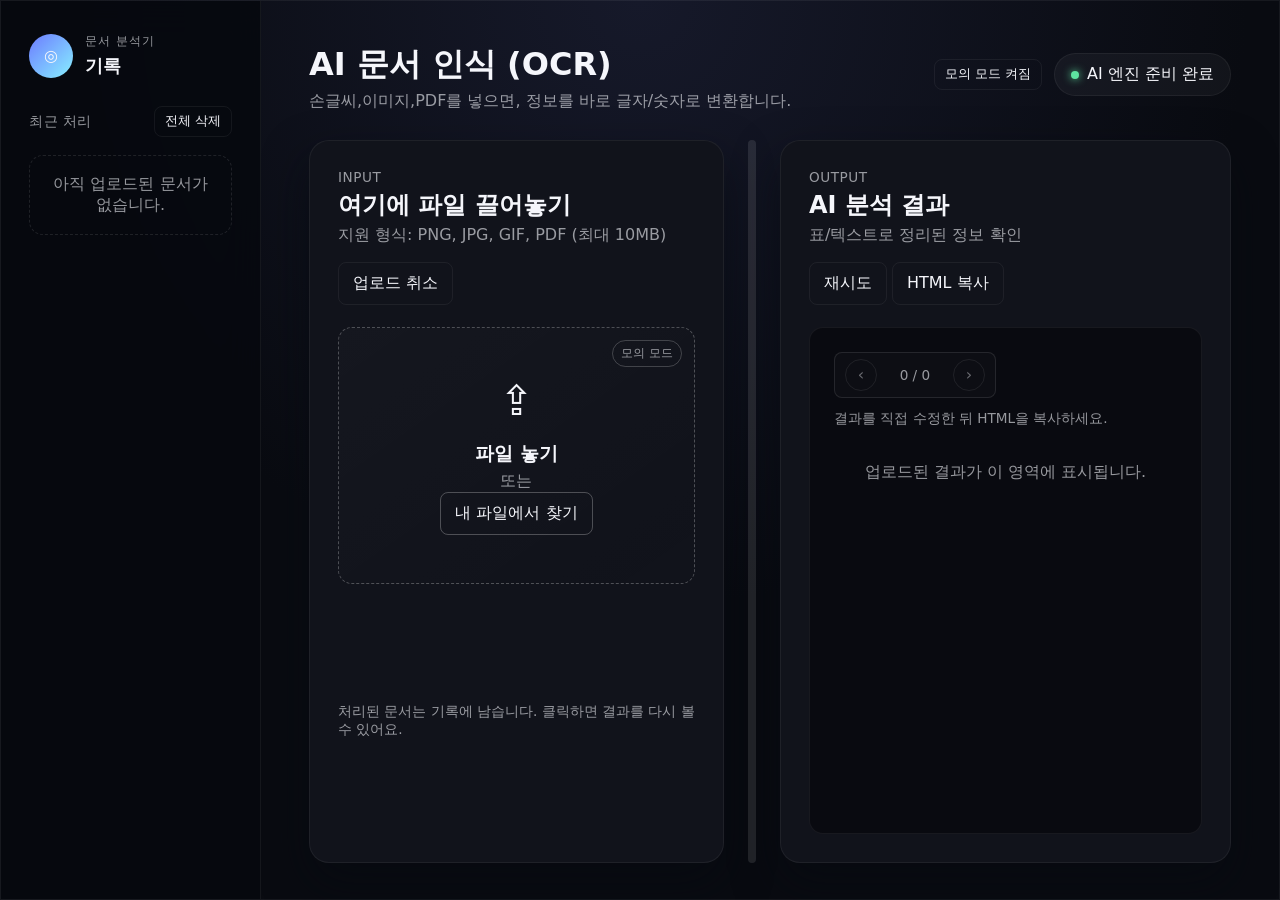
==== commit d0fcb8d6: "Refactor: Implement resizable panels and update mock data Remove unused elements and update mock HTM" ====
--- a/index.html
+++ b/index.html
@@ -89,6 +89,8 @@
           <p class="helper-text">처리된 문서는 기록에 남습니다. 클릭하면 결과를 다시 볼 수 있어요.</p>
         </section>
 
+        <div class="splitter" id="panelSplitter" role="separator" aria-label="패널 크기 조절"></div>
+
         <section class="panel panel--response" aria-labelledby="response-title">
           <div class="panel__header">
             <div>
@@ -120,18 +122,15 @@
               <span class="spinner__label">분석 중...</span>
             </div>
             <div class="response-placeholder" id="placeholder">
-              <p>왼쪽에서 문서를 선택하면 페이지별 결과가 나타납니다.</p>
-              <p class="muted">필요한 부분을 직접 수정한 뒤 저장할 수 있습니다.</p>
+              <p>업로드된 결과가 이 영역에 표시됩니다.</p>
             </div>
             <div
               class="response-body"
               id="responseContainer"
               aria-live="off"
               aria-label="파싱된 HTML"
+              hidden
             ></div>
-            <div class="response-actions">
-              <button type="button" class="ghost-action ghost-action--block" id="uploadButtonSecondary">다시 분석</button>
-            </div>
           </div>
         </section>
       </section>
--- a/styles.css
+++ b/styles.css
@@ -294,10 +294,10 @@
 }
 
 .workspace__body {
-  display: grid;
-  grid-template-columns: minmax(320px, 1fr) minmax(420px, 1fr);
-  gap: 28px;
-  flex: 1;
+  display: flex;
+  gap: 24px;
+  flex: 1;
+  --ingest-width: 45%;
 }
 
 .panel {
@@ -316,6 +316,48 @@
   gap: 16px;
   align-items: flex-start;
   margin-bottom: 22px;
+  flex-wrap: wrap;
+}
+
+.panel--ingest {
+  flex: 0 0 var(--ingest-width);
+  min-width: 280px;
+}
+
+.panel--response {
+  flex: 1;
+  min-width: 360px;
+}
+
+.splitter {
+  width: 8px;
+  border-radius: 999px;
+  background: rgba(255, 255, 255, 0.1);
+  position: relative;
+  cursor: col-resize;
+  transition: background 0.2s ease;
+}
+
+.splitter::after {
+  content: "";
+  position: absolute;
+  inset: 0;
+  margin: 2px;
+  border-radius: 999px;
+  background: rgba(255, 255, 255, 0.25);
+  opacity: 0;
+  transition: opacity 0.2s ease;
+}
+
+.splitter:hover::after,
+.splitter.is-dragging::after {
+  opacity: 1;
+}
+
+body.is-resizing,
+body.is-resizing * {
+  cursor: col-resize !important;
+  user-select: none;
 }
 
 .panel h2 {
@@ -544,16 +586,6 @@
   background: #fff;
 }
 
-.response-actions {
-  display: flex;
-  justify-content: flex-end;
-}
-
-.ghost-action--block {
-  width: 200px;
-  text-align: center;
-}
-
 .inline-spinner {
   position: absolute;
   inset: 0;
@@ -600,7 +632,15 @@
 
 @media (max-width: 1100px) {
   .workspace__body {
-    grid-template-columns: 1fr;
+    flex-direction: column;
+  }
+
+  .splitter {
+    display: none;
+  }
+
+  .panel--ingest {
+    flex: none;
   }
 
   .workspace {
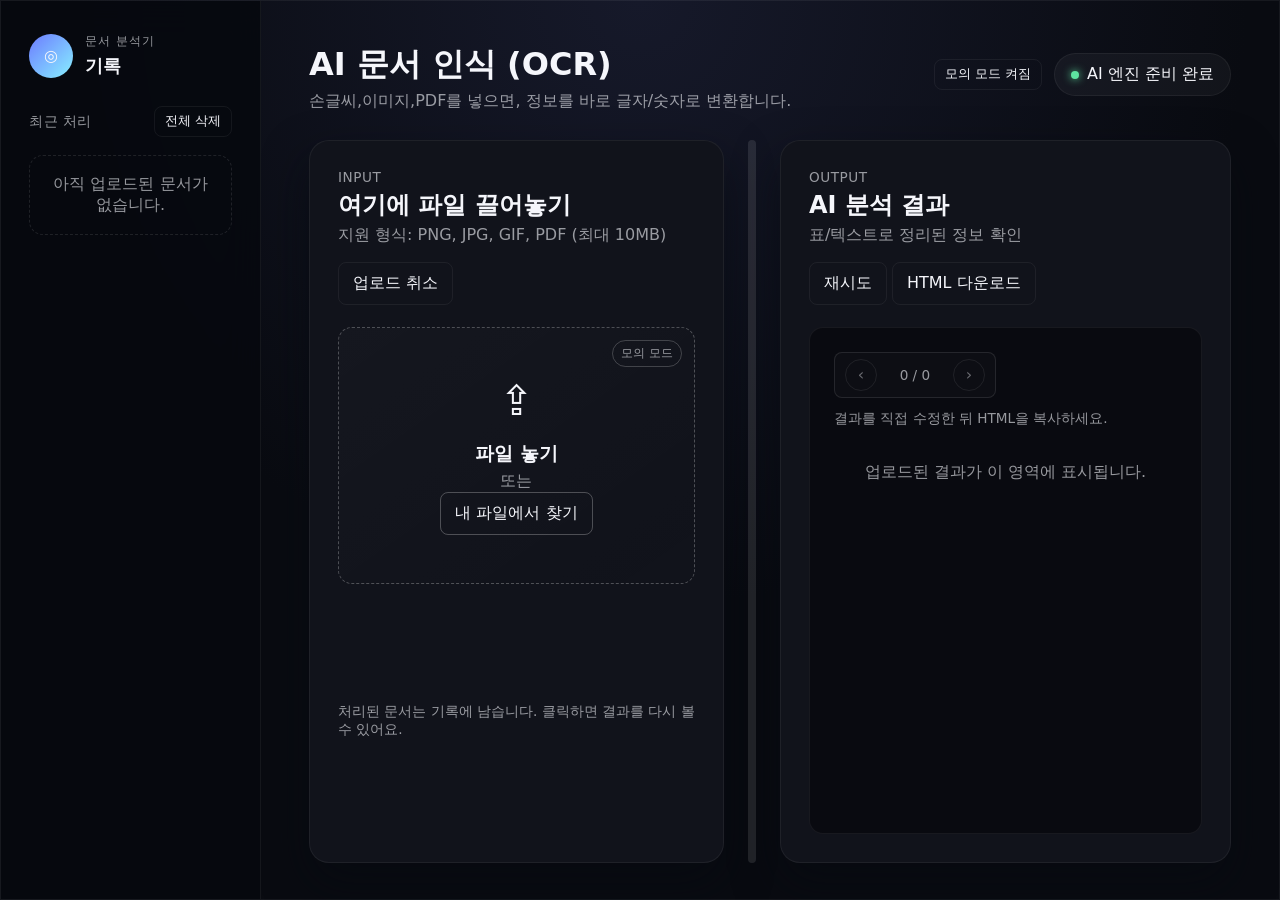
==== commit 1a662056: "Refactor: Rename copy button to download and implement download functionality Co-authored-by: cheysh" ====
--- a/index.html
+++ b/index.html
@@ -100,7 +100,7 @@
             </div>
             <div class="view-controls" role="group" aria-label="표시 설정">
               <button type="button" class="ghost-action" id="refreshButton">재시도</button>
-              <button type="button" class="ghost-action" id="copyButton">HTML 복사</button>
+              <button type="button" class="ghost-action" id="copyButton">HTML 다운로드</button>
             </div>
           </div>
 
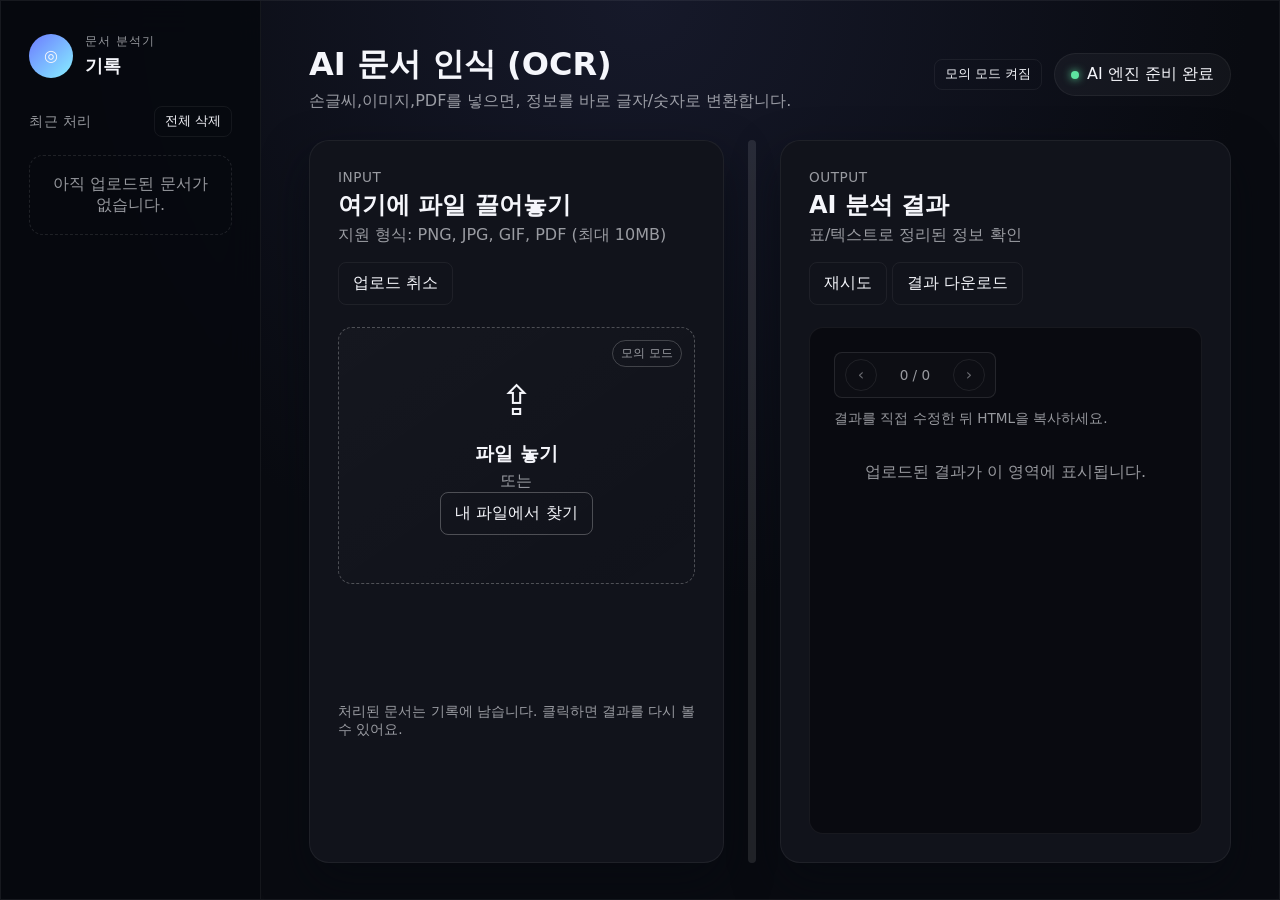
==== commit 74b53de7: "Refactor: Update download button text and styles This commit updates the text of the download button" ====
--- a/index.html
+++ b/index.html
@@ -100,7 +100,7 @@
             </div>
             <div class="view-controls" role="group" aria-label="표시 설정">
               <button type="button" class="ghost-action" id="refreshButton">재시도</button>
-              <button type="button" class="ghost-action" id="copyButton">HTML 다운로드</button>
+              <button type="button" class="ghost-action" id="copyButton">결과 다운로드</button>
             </div>
           </div>
 
--- a/styles.css
+++ b/styles.css
@@ -576,7 +576,7 @@
   border-radius: var(--radius-md);
   border: 1px solid rgba(255, 255, 255, 0.08);
   background: rgba(0, 0, 0, 0.2);
-  overflow: hidden;
+  overflow: auto;
 }
 
 .response-frame {
